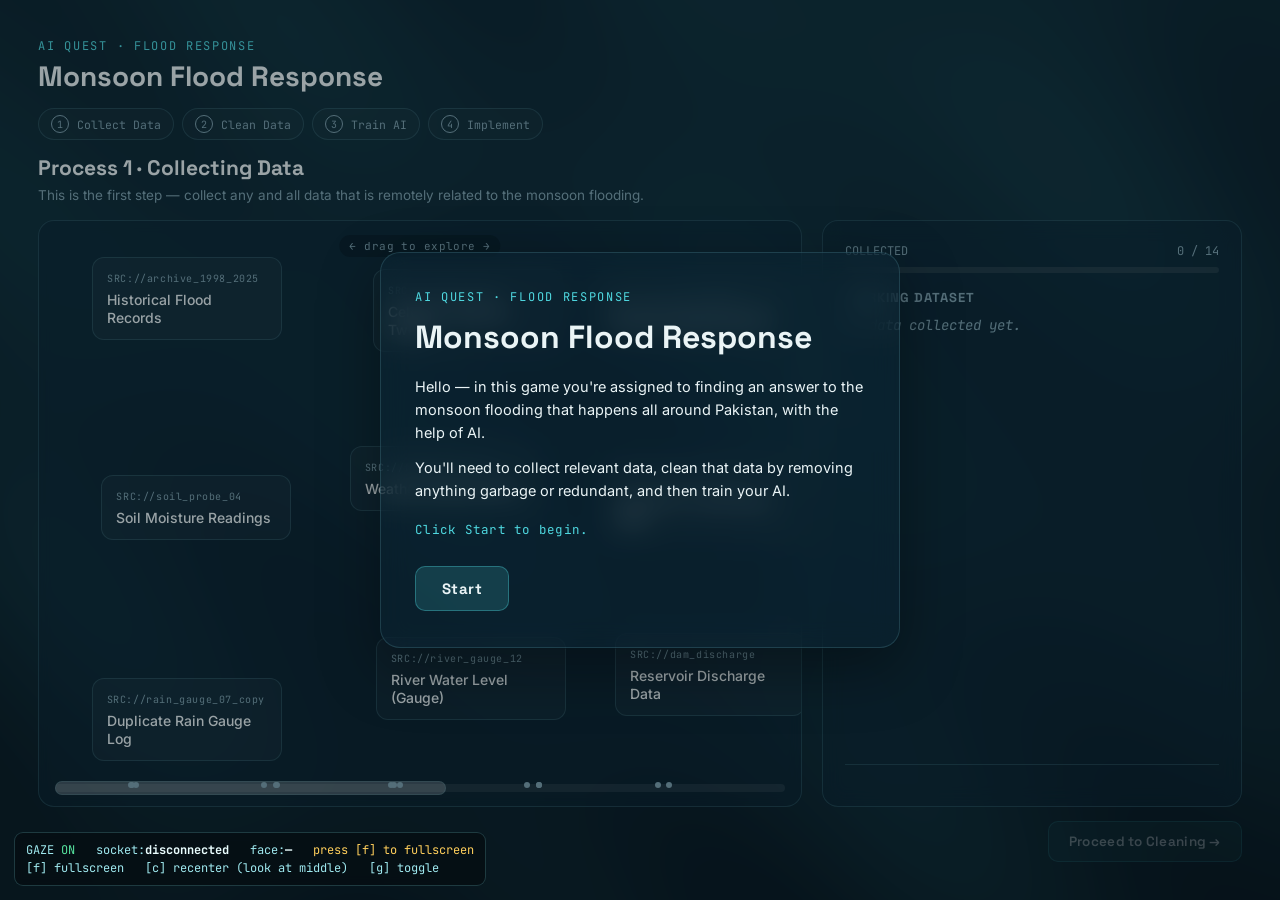
==== game/workingGameTemplate/index.html @ 2293d268 "Gaze-controlled AI Quest: 2D + 3D forest game with Python gaze-tracking (MediaPipe + L2CS + DirectML" ====
<!DOCTYPE html>
<html lang="en">
<head>
<meta charset="UTF-8" />
<meta name="viewport" content="width=device-width, initial-scale=1.0" />
<title>Flood Response AI Quest</title>
<link rel="preconnect" href="https://fonts.googleapis.com">
<link rel="preconnect" href="https://fonts.gstatic.com" crossorigin>
<link href="https://fonts.googleapis.com/css2?family=Space+Grotesk:wght@500;700&family=Inter:wght@400;500;600&family=JetBrains+Mono:wght@400;500&display=swap" rel="stylesheet">
<link rel="stylesheet" href="styles.css">
</head>
<body>

<canvas id="bg-canvas"></canvas>

<!-- ============ INTRO / GREETING OVERLAY ============ -->
<div id="intro-overlay">
  <div id="intro-card">
    <span class="eyebrow">AI Quest &middot; Flood Response</span>
    <h1>Monsoon Flood Response</h1>
    <p>Hello — in this game you're assigned to finding an answer to the monsoon flooding that happens all around Pakistan, with the help of AI.</p>
    <p>You'll need to collect relevant data, clean that data by removing anything garbage or redundant, and then train your AI.</p>
    <p class="intro-cta-line">Click Start to begin.</p>
    <button id="start-btn">Start</button>
  </div>
</div>

<div class="app">
  <header>
    <span class="eyebrow">AI Quest &middot; Flood Response</span>
    <h1>Monsoon Flood Response</h1>
  </header>

  <!-- ============ PROCESS STEPPER ============ -->
  <ol id="stepper">
    <li class="step" data-stage="collect"><span class="step-num">1</span><span class="step-label">Collect Data</span></li>
    <li class="step" data-stage="clean"><span class="step-num">2</span><span class="step-label">Clean Data</span></li>
    <li class="step" data-stage="train"><span class="step-num">3</span><span class="step-label">Train AI</span></li>
    <li class="step" data-stage="implement"><span class="step-num">4</span><span class="step-label">Implement</span></li>
  </ol>

  <main>
    <!-- ============ PROCESS 1: COLLECT DATA ============ -->
    <section id="stage-collect" class="stage active">
      <div class="stage-intro">
        <h2>Process 1 &middot; Collecting Data</h2>
        <p class="stage-desc">This is the first step — collect any and all data that is remotely related to the monsoon flooding.</p>
      </div>

      <div class="stage-body">
        <section id="grid-panel" aria-label="Explorable field of data sources">
          <div id="world"></div>
          <div id="minimap"><div id="minimap-thumb"></div></div>
          <div class="pan-hint" id="pan-hint">← drag to explore →</div>
        </section>

        <aside id="sidebar" aria-label="Collected data log">
          <div id="progress-label">
            <span>COLLECTED</span>
            <span id="progress-count">0 / 0</span>
          </div>
          <div id="progress-track"><div id="progress-fill"></div></div>
          <h2 id="log-title">Working Dataset</h2>
          <ul id="collected-list">
            <li id="empty-hint" class="plain">No data collected yet.</li>
          </ul>
          <div id="status-line"></div>
        </aside>
      </div>

      <div class="stage-nav">
        <button id="to-clean-btn" class="proceed-btn" disabled>Proceed to Cleaning →</button>
      </div>
    </section>

    <!-- ============ PROCESS 2: CLEAN DATA ============ -->
    <section id="stage-clean" class="stage">
      <div class="stage-intro">
        <h2>Process 2 &middot; Cleaning the Data</h2>
        <p class="stage-desc">Now that the data is collected, clean it — keep only what's relevant, and cut anything garbage or redundant.</p>
      </div>

      <div class="stage-body single-panel">
        <div id="clean-panel">
          <p id="clean-summary" class="hint"></p>
          <div id="clean-grid"></div>
        </div>
      </div>

      <div class="stage-nav">
        <button id="to-train-btn" class="proceed-btn" disabled>Proceed to Training →</button>
      </div>
    </section>

    <!-- ============ PROCESS 3: TRAIN THE AI ============ -->
    <section id="stage-train" class="stage">
      <div class="stage-intro">
        <h2>Process 3 &middot; Train the AI</h2>
        <p class="stage-desc">Now that the data is clean and accurate, we can train our AI.</p>
      </div>

      <div class="stage-body single-panel">
        <div id="train-panel">
          <p id="train-summary" class="hint"></p>
          <button id="train-btn" class="proceed-btn">Train Model</button>
          <div id="train-result"></div>
        </div>
      </div>

      <div class="stage-nav">
        <button id="to-implement-btn" class="proceed-btn" disabled>Proceed to Implementation →</button>
      </div>
    </section>

    <!-- ============ PROCESS 4: IMPLEMENT ============ -->
    <section id="stage-implement" class="stage">
      <div class="stage-intro">
        <h2>Process 4 &middot; Implement</h2>
        <p class="stage-desc">Now implement the AI to find a solution to the monsoon flooding problem.</p>
      </div>

      <div class="stage-body single-panel">
        <div id="implement-panel">
          <div id="implement-content"></div>
        </div>
      </div>

      <div class="stage-nav">
        <button id="back-to-clean-btn" class="proceed-btn ghost">← Back to Cleaning</button>
        <button id="restart-btn" class="proceed-btn">Restart Game</button>
      </div>
    </section>
  </main>
</div>

<script src="main.js"></script>
<script src="gaze-client.js"></script>
</body>
</html>
---- game/workingGameTemplate/styles.css ----
:root{
  --bg-deep: #071620;
  --panel-bg: rgba(12, 38, 54, 0.45);
  --panel-border: rgba(120, 200, 210, 0.18);
  --accent-cyan: #4fd8e0;
  --accent-cyan-dim: rgba(79, 216, 224, 0.35);
  --accent-amber: #e8b34c;
  --text-main: #eaf4f6;
  --text-muted: #7fa3b0;
  --done-green: #6fd6a0;
}

* { box-sizing: border-box; }

html, body {
  margin: 0;
  height: 100%;
  background: var(--bg-deep);
  color: var(--text-main);
  font-family: 'Inter', sans-serif;
  overflow: hidden;
}

#bg-canvas {
  position: fixed;
  inset: 0;
  width: 100%;
  height: 100%;
  display: block;
  z-index: 0;
}

/* ============================================================
   INTRO / GREETING OVERLAY
   ============================================================ */
#intro-overlay {
  position: fixed;
  inset: 0;
  z-index: 50;
  display: flex;
  align-items: center;
  justify-content: center;
  padding: 24px;
  background: rgba(4, 12, 18, 0.35);
}

#intro-card {
  max-width: 520px;
  background: var(--panel-bg);
  border: 1px solid var(--panel-border);
  border-radius: 20px;
  backdrop-filter: blur(14px);
  padding: 36px 34px;
  display: flex;
  flex-direction: column;
  gap: 12px;
  box-shadow: 0 20px 60px rgba(0,0,0,0.35);
}

#intro-card h1 {
  font-family: 'Space Grotesk', sans-serif;
  font-weight: 700;
  font-size: clamp(24px, 4vw, 32px);
  margin: 0 0 6px;
}

#intro-card p {
  color: var(--text-main);
  font-size: 14.5px;
  line-height: 1.6;
  margin: 0;
}

#intro-card .intro-cta-line {
  color: var(--accent-cyan);
  font-family: 'JetBrains Mono', monospace;
  font-size: 12.5px;
  letter-spacing: 0.02em;
  margin-top: 6px;
}

#start-btn {
  align-self: flex-start;
  margin-top: 14px;
  padding: 12px 26px;
  border-radius: 10px;
  border: 1px solid var(--accent-cyan-dim);
  background: rgba(79, 216, 224, 0.16);
  color: var(--text-main);
  font-family: 'Space Grotesk', sans-serif;
  font-weight: 700;
  font-size: 15px;
  letter-spacing: 0.03em;
  cursor: pointer;
  transition: background 0.15s ease, transform 0.15s ease;
}

#start-btn:hover {
  background: rgba(79, 216, 224, 0.28);
  transform: translateY(-1px);
}

body.started #intro-overlay {
  display: none;
}

/* ============================================================
   APP SHELL
   ============================================================ */
.app {
  position: relative;
  z-index: 1;
  height: 100vh;
  display: flex;
  flex-direction: column;
  padding: clamp(16px, 3vw, 40px);
  gap: 14px;
}

header {
  display: flex;
  flex-direction: column;
  gap: 4px;
}

.eyebrow {
  font-family: 'JetBrains Mono', monospace;
  font-size: 12px;
  letter-spacing: 0.14em;
  text-transform: uppercase;
  color: var(--accent-cyan);
}

h1 {
  font-family: 'Space Grotesk', sans-serif;
  font-weight: 700;
  font-size: clamp(20px, 3vw, 28px);
  margin: 0;
}

/* ============================================================
   PROCESS STEPPER
   ============================================================ */
#stepper {
  display: flex;
  align-items: center;
  list-style: none;
  margin: 0;
  padding: 0;
  gap: 8px;
}

.step {
  display: flex;
  align-items: center;
  gap: 8px;
  font-family: 'JetBrains Mono', monospace;
  font-size: 11.5px;
  color: var(--text-muted);
  padding: 6px 12px;
  border: 1px solid var(--panel-border);
  border-radius: 20px;
  background: rgba(255,255,255,0.02);
  transition: color 0.2s ease, border-color 0.2s ease, background 0.2s ease;
}

.step-num {
  width: 18px;
  height: 18px;
  border-radius: 50%;
  border: 1px solid currentColor;
  display: flex;
  align-items: center;
  justify-content: center;
  font-size: 10px;
}

.step.active {
  color: var(--accent-cyan);
  border-color: var(--accent-cyan-dim);
  background: rgba(79, 216, 224, 0.08);
}

.step.done {
  color: var(--done-green);
  border-color: rgba(111, 214, 160, 0.35);
}

.step.done .step-num::before { content: "✓"; }
.step.done .step-num { font-size: 0; }
.step.done .step-num::before { font-size: 10px; }

/* ============================================================
   STAGE LAYOUT (shared)
   ============================================================ */
main {
  flex: 1;
  min-height: 0;
  display: flex;
}

.stage {
  display: none;
  flex-direction: column;
  gap: 14px;
  flex: 1;
  min-height: 0;
  width: 100%;
}

.stage.active { display: flex; }

.stage-intro h2 {
  font-family: 'Space Grotesk', sans-serif;
  font-size: clamp(17px, 2.2vw, 21px);
  margin: 0 0 4px;
}

.stage-desc {
  color: var(--text-muted);
  font-size: 13.5px;
  max-width: 68ch;
  margin: 0;
  line-height: 1.5;
}

.stage-body {
  flex: 1;
  min-height: 0;
  display: grid;
  grid-template-columns: 1fr 420px;
  gap: 20px;
}

.stage-body.single-panel {
  grid-template-columns: 1fr;
  justify-items: center;
  align-content: start;
}

@media (max-width: 820px) {
  .stage-body { grid-template-columns: 1fr; }
  #sidebar { max-height: 46vh; }
}

.stage-nav {
  display: flex;
  justify-content: flex-end;
  gap: 10px;
}

.proceed-btn {
  padding: 11px 20px;
  border-radius: 10px;
  border: 1px solid var(--accent-cyan-dim);
  background: rgba(79, 216, 224, 0.12);
  color: var(--text-main);
  font-family: 'Space Grotesk', sans-serif;
  font-weight: 600;
  font-size: 13.5px;
  letter-spacing: 0.02em;
  cursor: pointer;
  transition: background 0.15s ease, opacity 0.15s ease;
}

.proceed-btn:hover:not(:disabled) {
  background: rgba(79, 216, 224, 0.22);
}

.proceed-btn:disabled {
  opacity: 0.35;
  cursor: default;
}

.proceed-btn.ghost {
  background: transparent;
  border-color: var(--panel-border);
  color: var(--text-muted);
}

.proceed-btn.ghost:hover { color: var(--text-main); }

/* ============================================================
   STAGE 1 — COLLECT (field + sidebar)
   ============================================================ */
#grid-panel {
  position: relative;
  background: var(--panel-bg);
  border: 1px solid var(--panel-border);
  border-radius: 16px;
  backdrop-filter: blur(6px);
  overflow: hidden;
  cursor: grab;
  touch-action: none;
  -webkit-user-select: none;
  user-select: none;
}

#grid-panel.panning { cursor: grabbing; }

#world {
  position: absolute;
  top: 0;
  left: 0;
  height: 100%;
  will-change: transform;
}

.data-btn {
  position: absolute;
  text-align: left;
  width: 190px;
  background: rgba(255,255,255,0.03);
  border: 1px solid var(--panel-border);
  border-radius: 12px;
  padding: 14px 14px 12px;
  color: var(--text-main);
  cursor: pointer;
  font-family: 'Inter', sans-serif;
  transition: transform 0.15s ease, border-color 0.15s ease, background 0.15s ease;
}

.data-btn:hover:not(:disabled) {
  transform: translateY(-2px);
  border-color: var(--accent-cyan-dim);
  background: rgba(79, 216, 224, 0.07);
}

.data-btn:active:not(:disabled) {
  transform: translateY(0px) scale(0.98);
}

.data-btn .tag {
  display: block;
  font-family: 'JetBrains Mono', monospace;
  font-size: 10px;
  color: var(--text-muted);
  letter-spacing: 0.06em;
  margin-bottom: 6px;
}

.data-btn .label {
  display: block;
  font-size: 14px;
  font-weight: 500;
  line-height: 1.3;
}

.data-btn:disabled {
  cursor: default;
  opacity: 0.4;
  border-color: var(--done-green);
  background: rgba(111, 214, 160, 0.06);
}

.data-btn:disabled .label::after {
  content: " ✓ collected";
  color: var(--done-green);
  font-size: 11px;
  font-family: 'JetBrains Mono', monospace;
}

#minimap {
  position: absolute;
  left: 16px;
  right: 16px;
  bottom: 14px;
  height: 8px;
  border-radius: 4px;
  background: rgba(255,255,255,0.08);
  z-index: 2;
}

#minimap-thumb {
  position: absolute;
  top: -3px;
  height: 14px;
  border-radius: 7px;
  background: rgba(234,244,246,0.25);
  border: 1px solid var(--panel-border);
  pointer-events: none;
}

.minimap-dot {
  position: absolute;
  top: -2px;
  width: 6px;
  height: 6px;
  border-radius: 50%;
  background: var(--text-muted);
  transform: translateX(-3px);
}

.minimap-dot.done { background: var(--done-green); }

.pan-hint {
  position: absolute;
  top: 14px;
  left: 50%;
  transform: translateX(-50%);
  font-family: 'JetBrains Mono', monospace;
  font-size: 11px;
  color: var(--text-muted);
  background: rgba(7, 22, 32, 0.5);
  padding: 4px 10px;
  border-radius: 20px;
  letter-spacing: 0.04em;
  z-index: 2;
  pointer-events: none;
  transition: opacity 0.4s ease;
}

#sidebar {
  background: var(--panel-bg);
  border: 1px solid var(--panel-border);
  border-radius: 16px;
  backdrop-filter: blur(10px);
  padding: 22px;
  display: flex;
  flex-direction: column;
  min-height: 0;
}

#progress-label {
  font-family: 'JetBrains Mono', monospace;
  font-size: 12px;
  color: var(--text-muted);
  margin-bottom: 8px;
  display: flex;
  justify-content: space-between;
}

#progress-track {
  height: 6px;
  border-radius: 4px;
  background: rgba(255,255,255,0.08);
  overflow: hidden;
  margin-bottom: 16px;
}

#progress-fill {
  height: 100%;
  width: 0%;
  background: linear-gradient(90deg, var(--accent-cyan), var(--done-green));
  transition: width 0.35s ease;
}

#log-title {
  font-family: 'Space Grotesk', sans-serif;
  font-size: 13px;
  text-transform: uppercase;
  letter-spacing: 0.08em;
  color: var(--text-muted);
  margin: 0 0 10px;
}

#collected-list {
  list-style: none;
  margin: 0;
  padding: 0;
  overflow-y: auto;
  display: flex;
  flex-direction: column;
  gap: 8px;
  flex: 1;
  min-height: 120px;
}

#collected-list li {
  font-size: 14px;
  padding: 10px 12px;
  font-family: 'JetBrains Mono', monospace;
  color: var(--text-main);
  background: rgba(111, 214, 160, 0.08);
  border-left: 2px solid var(--done-green);
  border-radius: 4px;
  animation: slideIn 0.25s ease;
}

#collected-list li::before {
  content: "✓ ";
  color: var(--done-green);
}

#collected-list li.plain {
  background: none;
  border: none;
  padding: 0;
  color: var(--text-muted);
  font-style: italic;
}

#collected-list li.plain::before { content: ""; }

@keyframes slideIn {
  from { opacity: 0; transform: translateX(6px); }
  to { opacity: 1; transform: translateX(0); }
}

.hint {
  font-size: 12px;
  color: var(--text-muted);
  line-height: 1.4;
  margin: 0 0 14px;
}

#status-line {
  margin-top: 14px;
  padding-top: 12px;
  border-top: 1px solid var(--panel-border);
  font-size: 12px;
  color: var(--accent-amber);
  min-height: 20px;
}

/* ============================================================
   STAGE 2 — CLEAN
   ============================================================ */
#clean-panel {
  width: 100%;
  max-width: 900px;
  background: var(--panel-bg);
  border: 1px solid var(--panel-border);
  border-radius: 16px;
  backdrop-filter: blur(10px);
  padding: 22px;
  overflow-y: auto;
}

#clean-grid {
  display: grid;
  grid-template-columns: repeat(auto-fill, minmax(220px, 1fr));
  gap: 12px;
}

.clean-card {
  text-align: left;
  cursor: pointer;
  background: rgba(111, 214, 160, 0.08);
  border: 1px solid var(--panel-border);
  border-left: 3px solid var(--done-green);
  border-radius: 10px;
  padding: 12px 14px;
  color: var(--text-main);
  font-family: 'Inter', sans-serif;
  transition: opacity 0.15s ease, background 0.15s ease, border-color 0.15s ease;
}

.clean-card .tag {
  display: block;
  font-family: 'JetBrains Mono', monospace;
  font-size: 10px;
  color: var(--text-muted);
  margin-bottom: 6px;
}

.clean-card .label {
  display: block;
  font-size: 13.5px;
  font-weight: 500;
}

.clean-card .state {
  display: block;
  margin-top: 8px;
  font-family: 'JetBrains Mono', monospace;
  font-size: 10.5px;
  color: var(--done-green);
}

.clean-card.excluded {
  opacity: 0.4;
  background: rgba(255,255,255,0.03);
  border-left-color: var(--text-muted);
}

.clean-card.excluded .state {
  color: var(--text-muted);
}

/* ============================================================
   STAGE 3 — TRAIN
   ============================================================ */
#train-panel {
  width: 100%;
  max-width: 520px;
  background: var(--panel-bg);
  border: 1px solid var(--panel-border);
  border-radius: 16px;
  backdrop-filter: blur(10px);
  padding: 26px;
  text-align: center;
}

#train-panel #train-btn {
  width: 100%;
}

#train-result {
  margin-top: 16px;
  font-size: 12px;
  text-align: left;
}

#train-result .accuracy-line {
  display: flex;
  justify-content: space-between;
  font-family: 'JetBrains Mono', monospace;
  color: var(--text-muted);
  margin-bottom: 6px;
}

#train-result .accuracy-track {
  height: 6px;
  border-radius: 4px;
  background: rgba(255,255,255,0.08);
  overflow: hidden;
  margin-bottom: 10px;
}

#train-result .accuracy-fill {
  height: 100%;
  width: 0%;
  background: linear-gradient(90deg, var(--accent-amber), var(--done-green));
  transition: width 0.5s ease;
}

#train-result .accuracy-msg {
  color: var(--text-main);
  line-height: 1.45;
}

/* ============================================================
   STAGE 4 — IMPLEMENT
   ============================================================ */
#implement-panel {
  width: 100%;
  max-width: 640px;
  background: var(--panel-bg);
  border: 1px solid var(--panel-border);
  border-radius: 16px;
  backdrop-filter: blur(10px);
  padding: 28px;
}

#implement-content .result-tag {
  display: inline-block;
  font-family: 'JetBrains Mono', monospace;
  font-size: 11px;
  letter-spacing: 0.06em;
  text-transform: uppercase;
  padding: 4px 10px;
  border-radius: 20px;
  border: 1px solid var(--panel-border);
  margin-bottom: 12px;
}

#implement-content .result-tag.good { color: var(--done-green); border-color: rgba(111,214,160,0.4); }
#implement-content .result-tag.mid { color: var(--accent-amber); border-color: rgba(232,179,76,0.4); }
#implement-content .result-tag.bad { color: #e88a6c; border-color: rgba(232,138,108,0.4); }

#implement-content h3 {
  font-family: 'Space Grotesk', sans-serif;
  font-size: 18px;
  margin: 0 0 10px;
}

#implement-content p {
  font-size: 14px;
  line-height: 1.6;
  color: var(--text-main);
  margin: 0 0 10px;
}

#implement-content .recap {
  margin-top: 16px;
  padding-top: 14px;
  border-top: 1px solid var(--panel-border);
  font-family: 'JetBrains Mono', monospace;
  font-size: 11.5px;
  color: var(--text-muted);
}
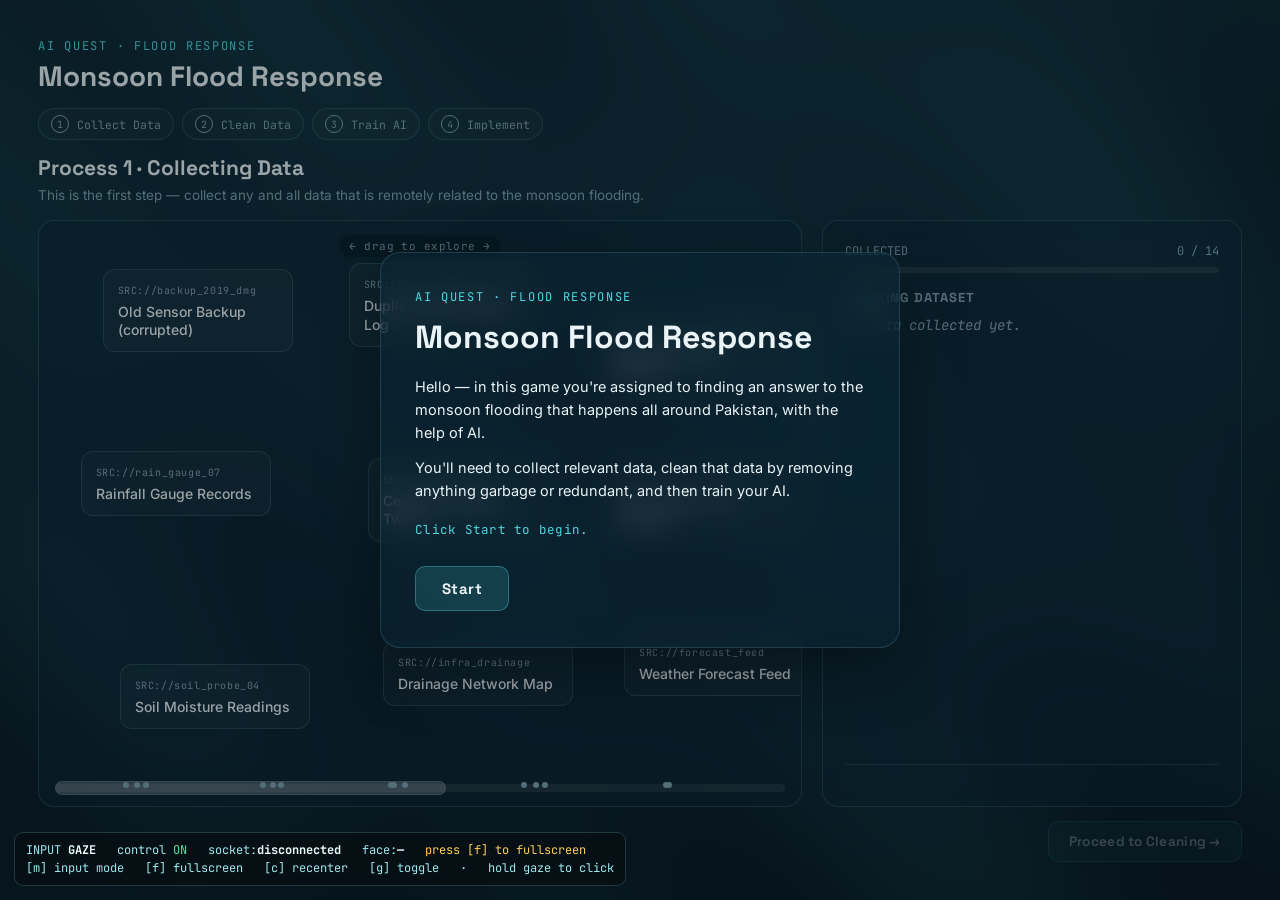
==== commit 807ccb66: "Add gesture control alongside gaze, switchable at runtime Integrates the existing gesture-control mo" ====
--- a/game/workingGameTemplate/index.html
+++ b/game/workingGameTemplate/index.html
@@ -134,6 +134,8 @@
 </div>
 
 <script src="main.js"></script>
-<script src="gaze-client.js"></script>
+<!-- Input layer before the client that consumes it. -->
+<script src="input-manager.js?v=2"></script>
+<script src="gaze-client.js?v=3"></script>
 </body>
 </html>
